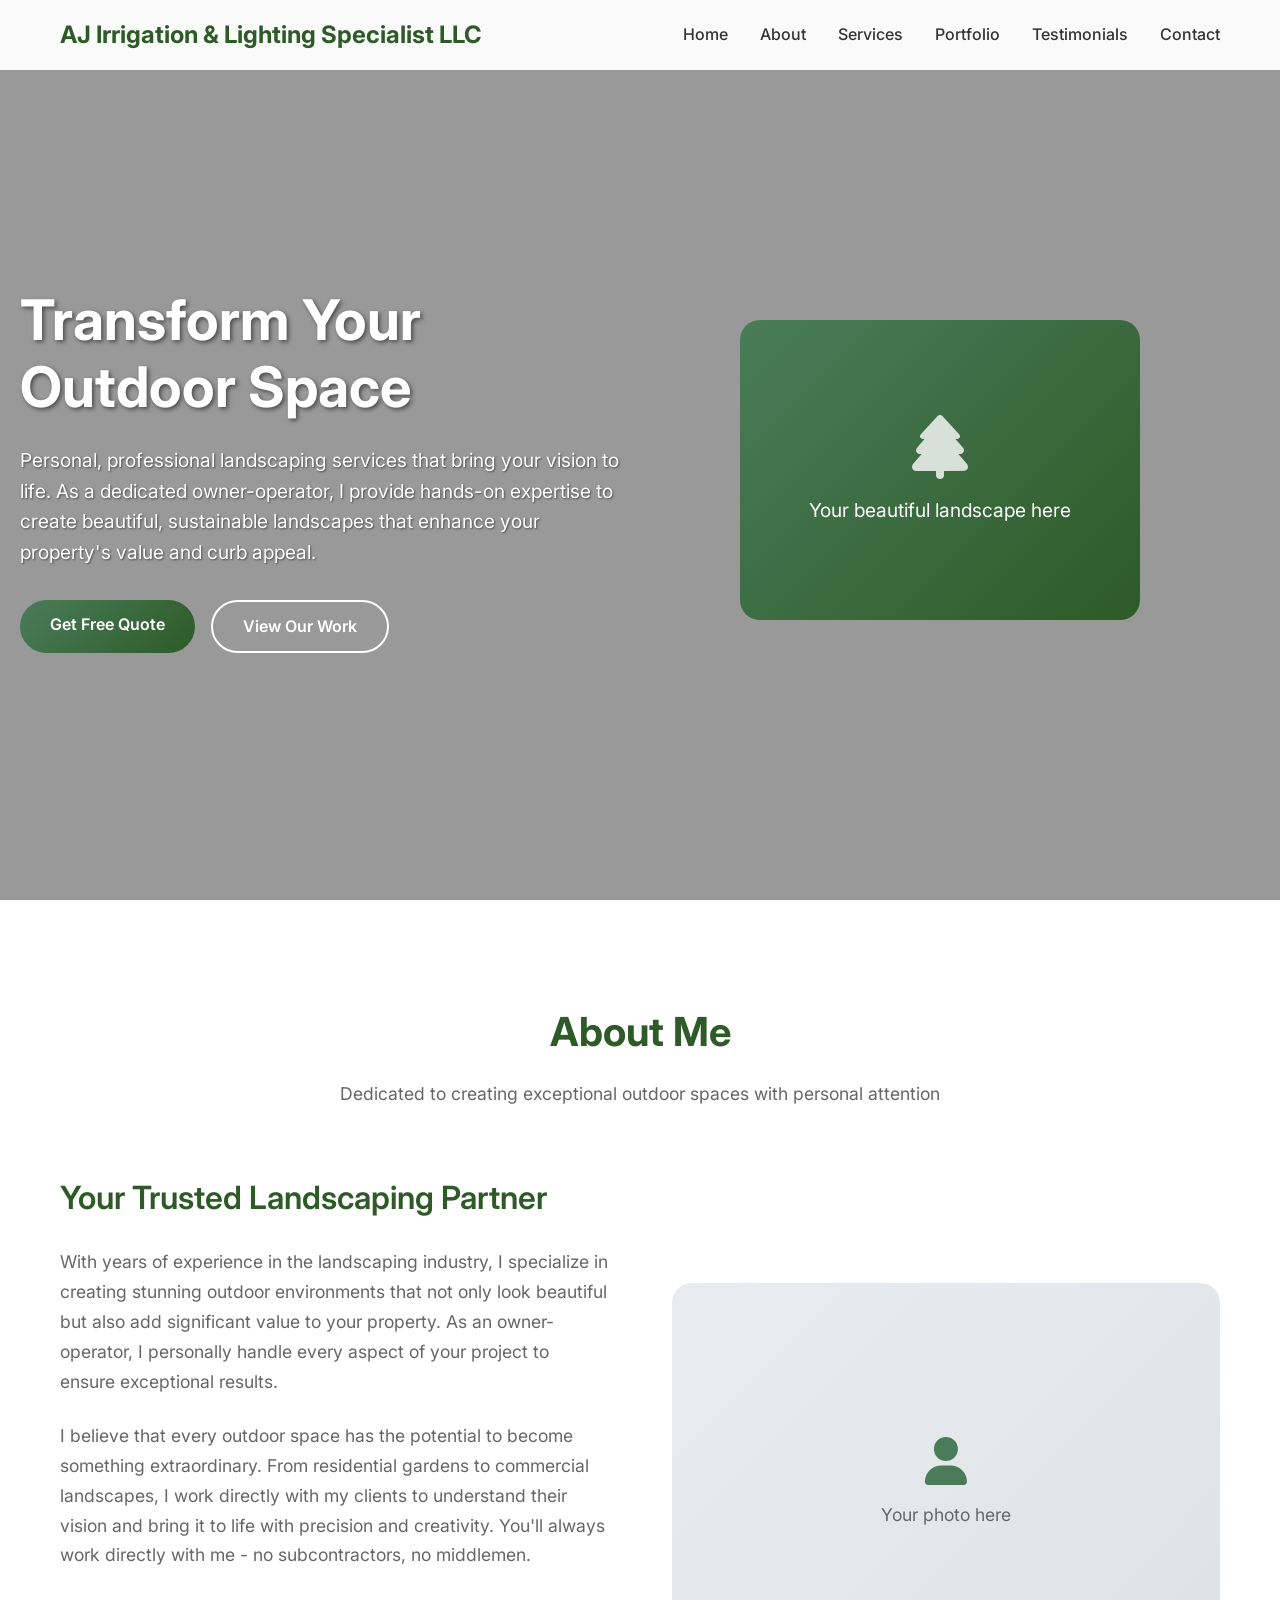
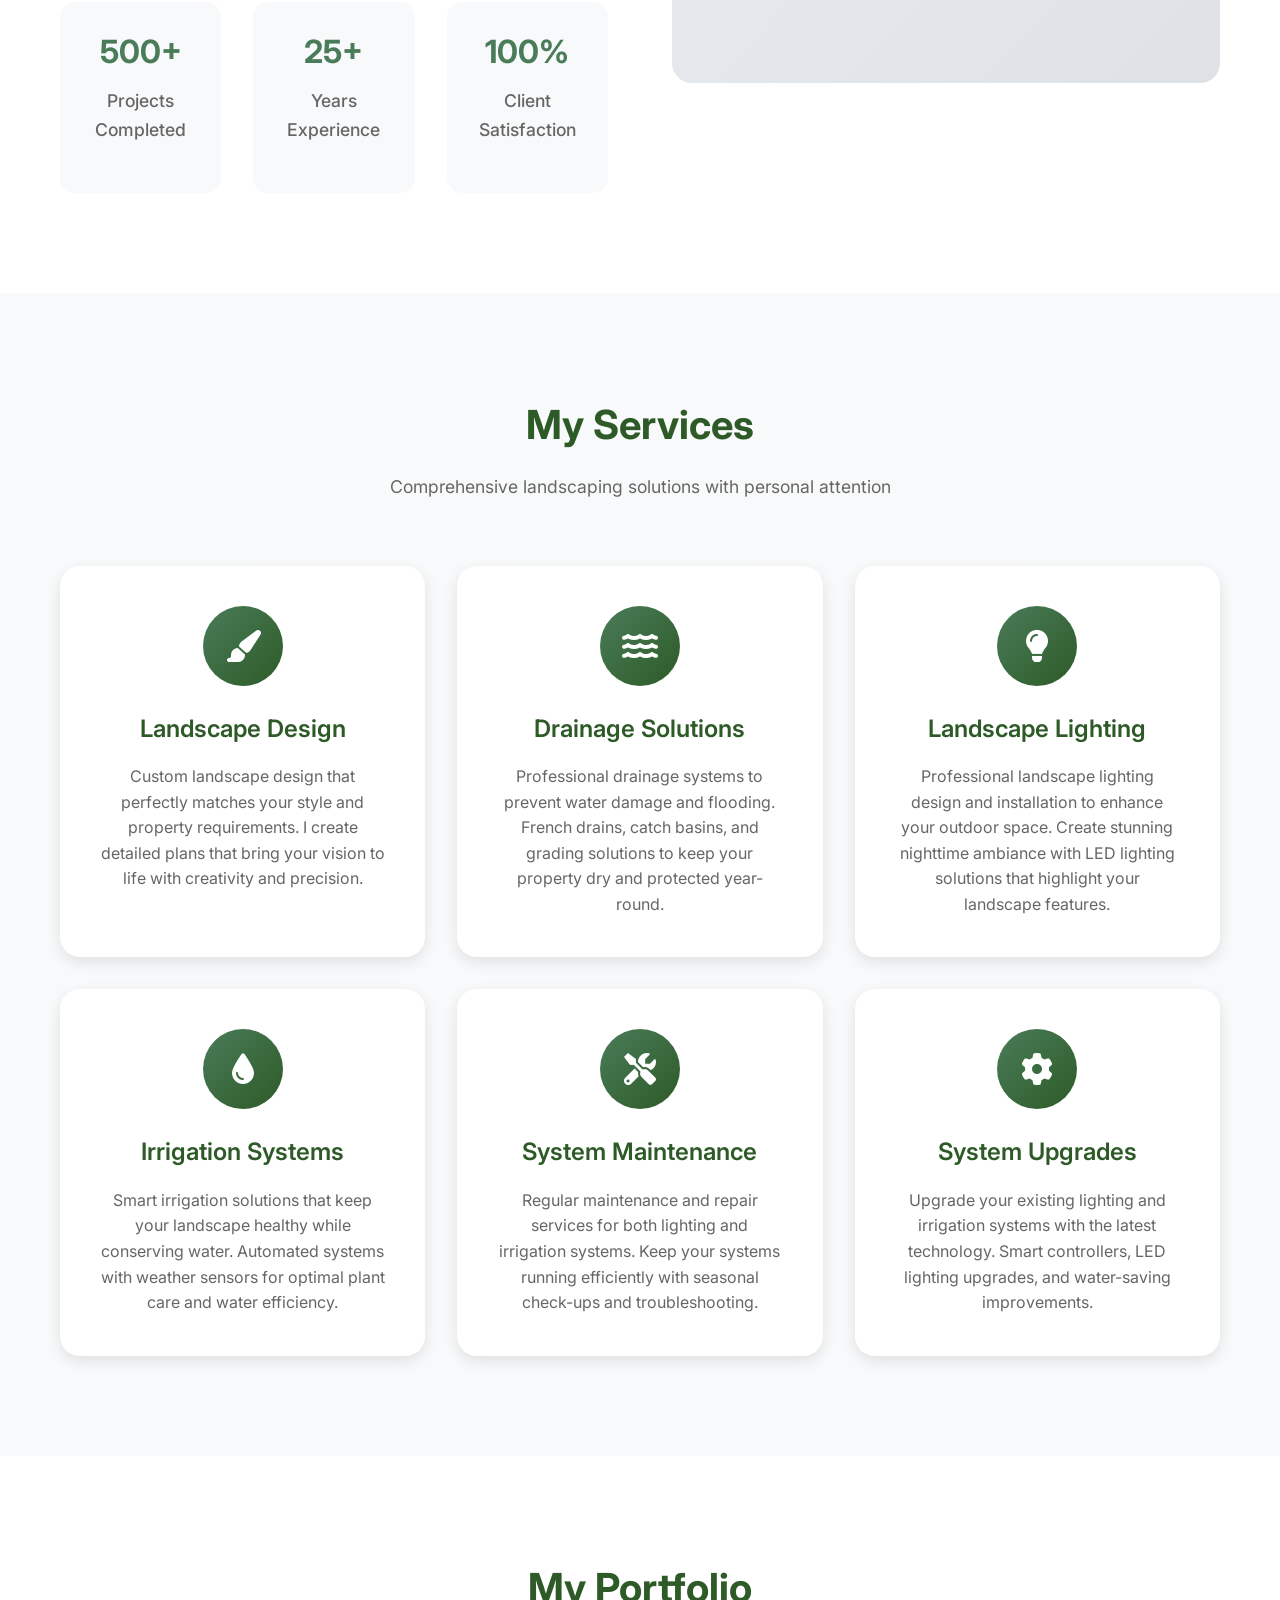
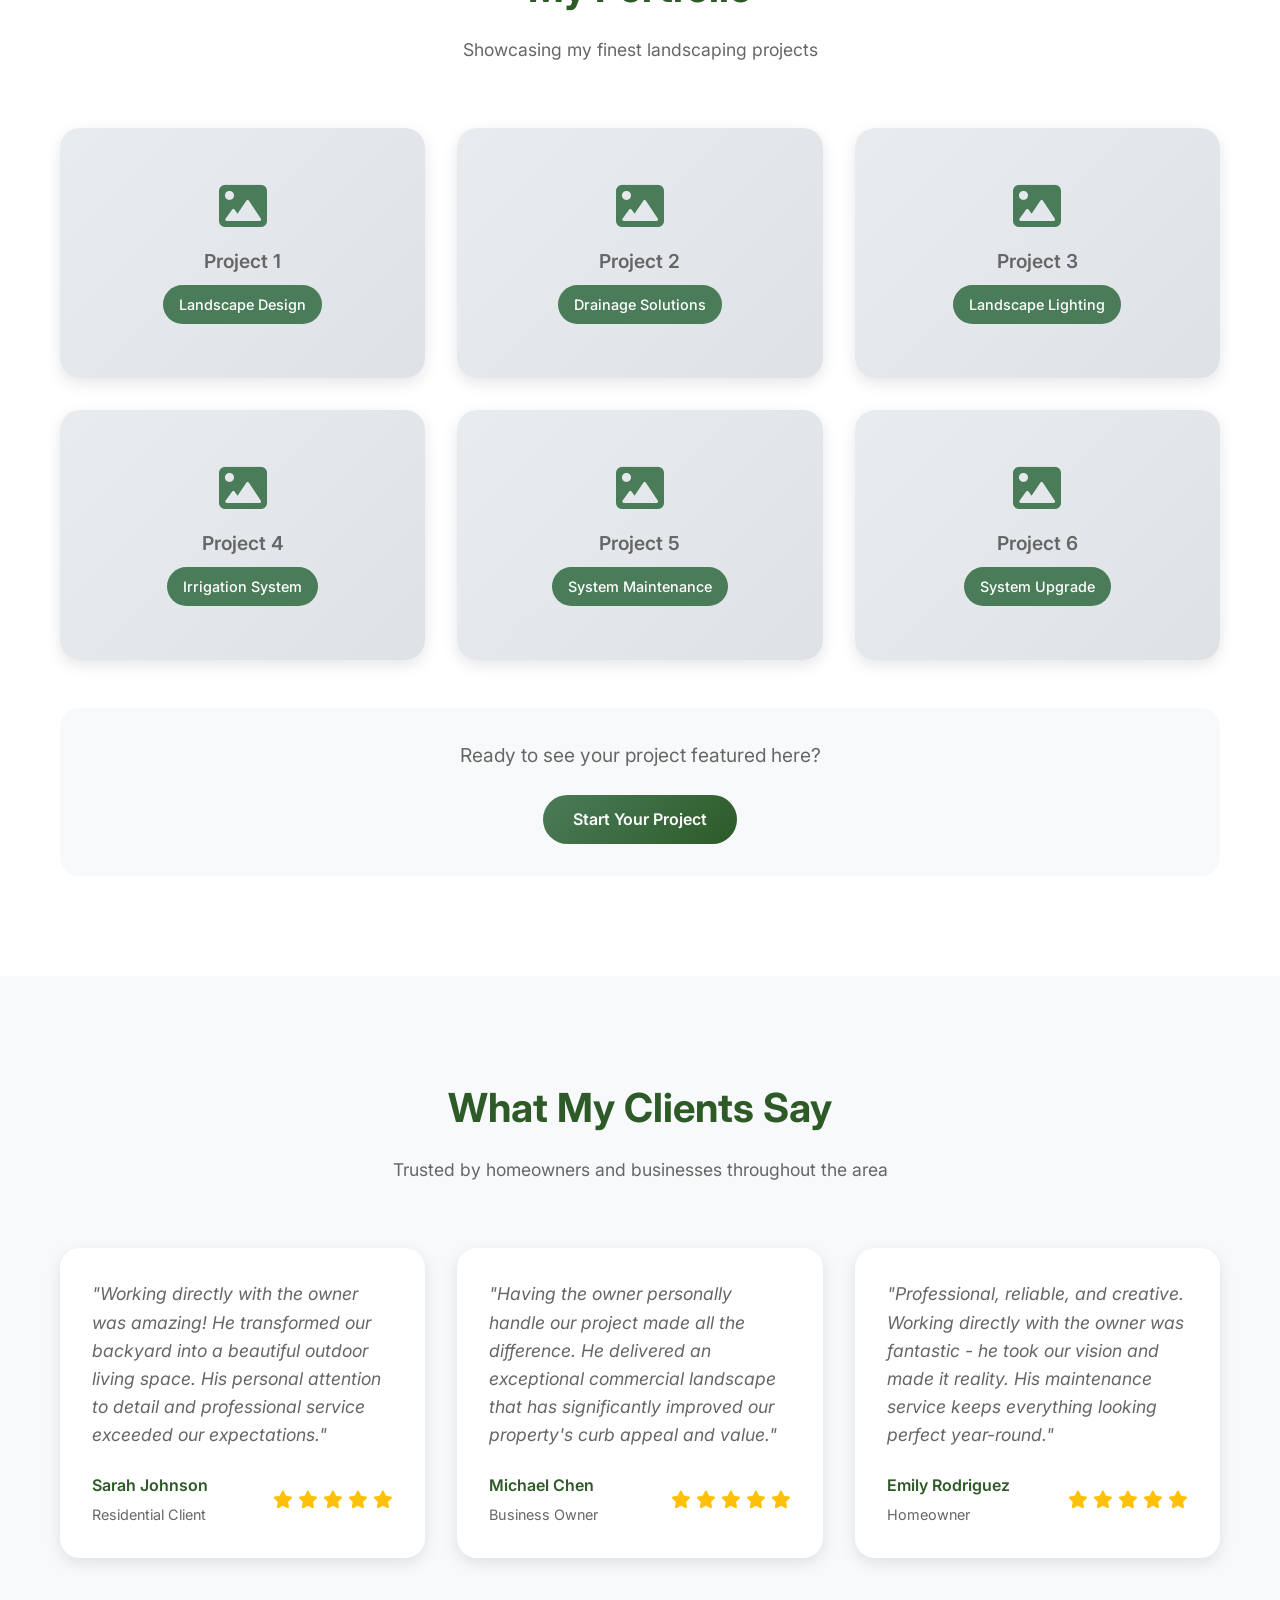
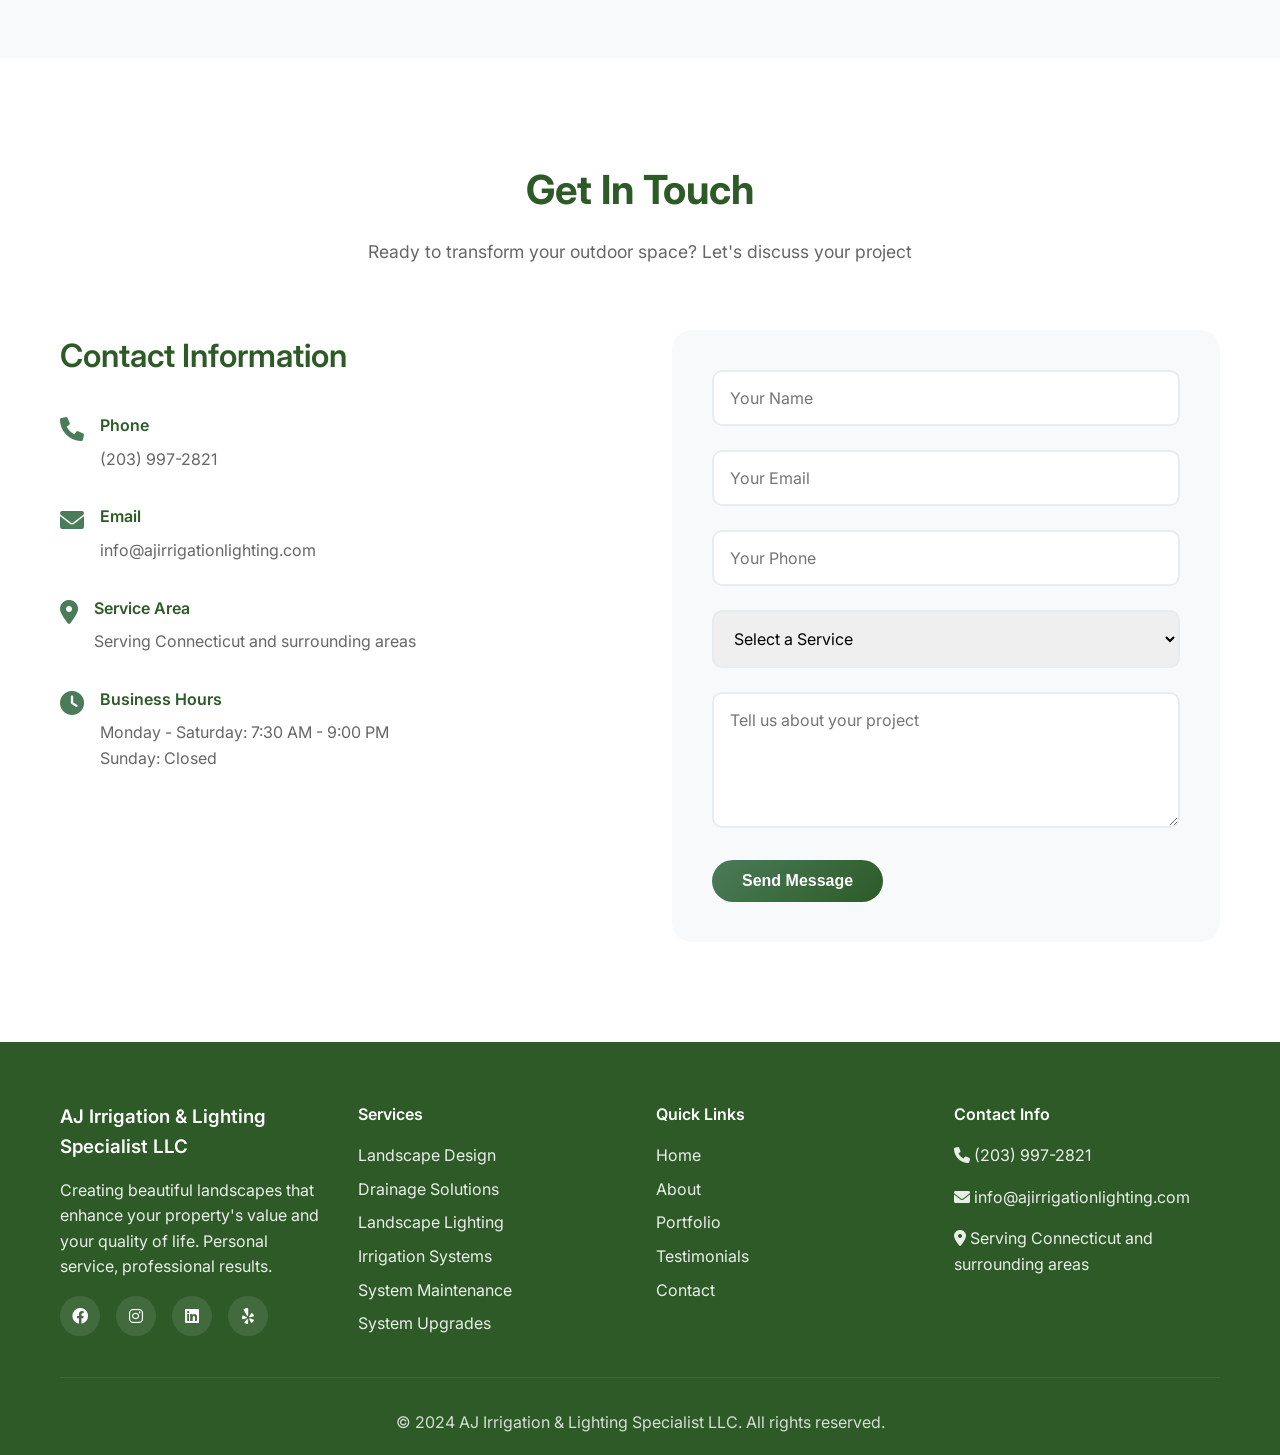
==== index.html @ 206871ab "Add files via upload" ====
<!DOCTYPE html>
<html lang="en">
<head>
    <meta charset="UTF-8">
    <meta name="viewport" content="width=device-width, initial-scale=1.0">
    <title>AJ Irrigation & Lighting Specialist LLC</title>
    <link rel="stylesheet" href="styles.css">
    <link href="https://fonts.googleapis.com/css2?family=Inter:wght@300;400;500;600;700&display=swap" rel="stylesheet">
    <link rel="stylesheet" href="https://cdnjs.cloudflare.com/ajax/libs/font-awesome/6.0.0/css/all.min.css">
</head>
<body>
    <!-- Navigation -->
    <nav class="navbar">
        <div class="nav-container">
            <div class="nav-logo">
                <h2>AJ Irrigation & Lighting Specialist LLC</h2>
            </div>
            <ul class="nav-menu">
                <li class="nav-item">
                    <a href="#home" class="nav-link">Home</a>
                </li>
                <li class="nav-item">
                    <a href="#about" class="nav-link">About</a>
                </li>
                <li class="nav-item">
                    <a href="#services" class="nav-link">Services</a>
                </li>
                <li class="nav-item">
                    <a href="#portfolio" class="nav-link">Portfolio</a>
                </li>
                <li class="nav-item">
                    <a href="#testimonials" class="nav-link">Testimonials</a>
                </li>
                <li class="nav-item">
                    <a href="#contact" class="nav-link">Contact</a>
                </li>
            </ul>
            <div class="hamburger">
                <span class="bar"></span>
                <span class="bar"></span>
                <span class="bar"></span>
            </div>
        </div>
    </nav>

    <!-- Hero Section -->
    <section id="home" class="hero">
        <div class="hero-content">
            <h1>Transform Your Outdoor Space</h1>
            <p>Personal, professional landscaping services that bring your vision to life. As a dedicated owner-operator, I provide hands-on expertise to create beautiful, sustainable landscapes that enhance your property's value and curb appeal.</p>
            <div class="hero-buttons">
                <a href="#contact" class="btn btn-primary">Get Free Quote</a>
                <a href="#portfolio" class="btn btn-secondary">View Our Work</a>
            </div>
        </div>
        <div class="hero-image">
            <div class="hero-placeholder">
                <i class="fas fa-tree"></i>
                <p>Your beautiful landscape here</p>
            </div>
        </div>
    </section>

    <!-- About Section -->
    <section id="about" class="about">
        <div class="container">
            <div class="section-header">
                <h2>About Me</h2>
                <p>Dedicated to creating exceptional outdoor spaces with personal attention</p>
            </div>
            <div class="about-content">
                <div class="about-text">
                    <h3>Your Trusted Landscaping Partner</h3>
                    <p>With years of experience in the landscaping industry, I specialize in creating stunning outdoor environments that not only look beautiful but also add significant value to your property. As an owner-operator, I personally handle every aspect of your project to ensure exceptional results.</p>
                    <p>I believe that every outdoor space has the potential to become something extraordinary. From residential gardens to commercial landscapes, I work directly with my clients to understand their vision and bring it to life with precision and creativity. You'll always work directly with me - no subcontractors, no middlemen.</p>
                    <div class="about-stats">
                        <div class="stat">
                            <h4>500+</h4>
                            <p>Projects Completed</p>
                        </div>
                        <div class="stat">
                            <h4>25+</h4>
                            <p>Years Experience</p>
                        </div>
                        <div class="stat">
                            <h4>100%</h4>
                            <p>Client Satisfaction</p>
                        </div>
                    </div>
                </div>
                <div class="about-image">
                    <div class="about-placeholder">
                        <i class="fas fa-user"></i>
                        <p>Your photo here</p>
                    </div>
                </div>
            </div>
        </div>
    </section>

    <!-- Services Section -->
    <section id="services" class="services">
        <div class="container">
            <div class="section-header">
                <h2>My Services</h2>
                <p>Comprehensive landscaping solutions with personal attention</p>
            </div>
            <div class="services-grid">
                <div class="service-card">
                    <div class="service-icon">
                        <i class="fas fa-paint-brush"></i>
                    </div>
                    <h3>Landscape Design</h3>
                    <p>Custom landscape design that perfectly matches your style and property requirements. I create detailed plans that bring your vision to life with creativity and precision.</p>
                </div>
                <div class="service-card">
                    <div class="service-icon">
                        <i class="fas fa-water"></i>
                    </div>
                    <h3>Drainage Solutions</h3>
                    <p>Professional drainage systems to prevent water damage and flooding. French drains, catch basins, and grading solutions to keep your property dry and protected year-round.</p>
                </div>
                <div class="service-card">
                    <div class="service-icon">
                        <i class="fas fa-lightbulb"></i>
                    </div>
                    <h3>Landscape Lighting</h3>
                    <p>Professional landscape lighting design and installation to enhance your outdoor space. Create stunning nighttime ambiance with LED lighting solutions that highlight your landscape features.</p>
                </div>
                <div class="service-card">
                    <div class="service-icon">
                        <i class="fas fa-tint"></i>
                    </div>
                    <h3>Irrigation Systems</h3>
                    <p>Smart irrigation solutions that keep your landscape healthy while conserving water. Automated systems with weather sensors for optimal plant care and water efficiency.</p>
                </div>
                <div class="service-card">
                    <div class="service-icon">
                        <i class="fas fa-tools"></i>
                    </div>
                    <h3>System Maintenance</h3>
                    <p>Regular maintenance and repair services for both lighting and irrigation systems. Keep your systems running efficiently with seasonal check-ups and troubleshooting.</p>
                </div>
                <div class="service-card">
                    <div class="service-icon">
                        <i class="fas fa-cog"></i>
                    </div>
                    <h3>System Upgrades</h3>
                    <p>Upgrade your existing lighting and irrigation systems with the latest technology. Smart controllers, LED lighting upgrades, and water-saving improvements.</p>
                </div>
            </div>
        </div>
    </section>

    <!-- Portfolio Section -->
    <section id="portfolio" class="portfolio">
        <div class="container">
            <div class="section-header">
                <h2>My Portfolio</h2>
                <p>Showcasing my finest landscaping projects</p>
            </div>
            <div class="portfolio-grid">
                <div class="portfolio-item">
                    <div class="portfolio-placeholder">
                        <i class="fas fa-image"></i>
                        <p>Project 1</p>
                        <span class="portfolio-category">Landscape Design</span>
                    </div>
                </div>
                <div class="portfolio-item">
                    <div class="portfolio-placeholder">
                        <i class="fas fa-image"></i>
                        <p>Project 2</p>
                                                 <span class="portfolio-category">Drainage Solutions</span>
                    </div>
                </div>
                <div class="portfolio-item">
                    <div class="portfolio-placeholder">
                        <i class="fas fa-image"></i>
                        <p>Project 3</p>
                        <span class="portfolio-category">Landscape Lighting</span>
                    </div>
                </div>
                <div class="portfolio-item">
                    <div class="portfolio-placeholder">
                        <i class="fas fa-image"></i>
                        <p>Project 4</p>
                        <span class="portfolio-category">Irrigation System</span>
                    </div>
                </div>
                <div class="portfolio-item">
                    <div class="portfolio-placeholder">
                        <i class="fas fa-image"></i>
                        <p>Project 5</p>
                        <span class="portfolio-category">System Maintenance</span>
                    </div>
                </div>
                <div class="portfolio-item">
                    <div class="portfolio-placeholder">
                        <i class="fas fa-image"></i>
                        <p>Project 6</p>
                        <span class="portfolio-category">System Upgrade</span>
                    </div>
                </div>
            </div>
            <div class="portfolio-cta">
                <p>Ready to see your project featured here?</p>
                <a href="#contact" class="btn btn-primary">Start Your Project</a>
            </div>
        </div>
    </section>

    <!-- Testimonials Section -->
    <section id="testimonials" class="testimonials">
        <div class="container">
            <div class="section-header">
                <h2>What My Clients Say</h2>
                <p>Trusted by homeowners and businesses throughout the area</p>
            </div>
            <div class="testimonials-grid">
                <div class="testimonial-card">
                    <div class="testimonial-content">
                        <p>"Working directly with the owner was amazing! He transformed our backyard into a beautiful outdoor living space. His personal attention to detail and professional service exceeded our expectations."</p>
                    </div>
                    <div class="testimonial-author">
                        <div class="author-info">
                            <h4>Sarah Johnson</h4>
                            <p>Residential Client</p>
                        </div>
                        <div class="stars">
                            <i class="fas fa-star"></i>
                            <i class="fas fa-star"></i>
                            <i class="fas fa-star"></i>
                            <i class="fas fa-star"></i>
                            <i class="fas fa-star"></i>
                        </div>
                    </div>
                </div>
                <div class="testimonial-card">
                    <div class="testimonial-content">
                        <p>"Having the owner personally handle our project made all the difference. He delivered an exceptional commercial landscape that has significantly improved our property's curb appeal and value."</p>
                    </div>
                    <div class="testimonial-author">
                        <div class="author-info">
                            <h4>Michael Chen</h4>
                            <p>Business Owner</p>
                        </div>
                        <div class="stars">
                            <i class="fas fa-star"></i>
                            <i class="fas fa-star"></i>
                            <i class="fas fa-star"></i>
                            <i class="fas fa-star"></i>
                            <i class="fas fa-star"></i>
                        </div>
                    </div>
                </div>
                <div class="testimonial-card">
                    <div class="testimonial-content">
                        <p>"Professional, reliable, and creative. Working directly with the owner was fantastic - he took our vision and made it reality. His maintenance service keeps everything looking perfect year-round."</p>
                    </div>
                    <div class="testimonial-author">
                        <div class="author-info">
                            <h4>Emily Rodriguez</h4>
                            <p>Homeowner</p>
                        </div>
                        <div class="stars">
                            <i class="fas fa-star"></i>
                            <i class="fas fa-star"></i>
                            <i class="fas fa-star"></i>
                            <i class="fas fa-star"></i>
                            <i class="fas fa-star"></i>
                        </div>
                    </div>
                </div>
            </div>
        </div>
    </section>

    <!-- Contact Section -->
    <section id="contact" class="contact">
        <div class="container">
            <div class="section-header">
                <h2>Get In Touch</h2>
                <p>Ready to transform your outdoor space? Let's discuss your project</p>
            </div>
            <div class="contact-content">
                <div class="contact-info">
                    <h3>Contact Information</h3>
                    <div class="contact-item">
                        <i class="fas fa-phone"></i>
                        <div>
                            <h4>Phone</h4>
                            <p>(203) 997-2821</p>
                        </div>
                    </div>
                    <div class="contact-item">
                        <i class="fas fa-envelope"></i>
                        <div>
                            <h4>Email</h4>
                            <p>info@ajirrigationlighting.com</p>
                        </div>
                    </div>
                    <div class="contact-item">
                        <i class="fas fa-map-marker-alt"></i>
                        <div>
                            <h4>Service Area</h4>
                            <p>Serving Connecticut and surrounding areas</p>
                        </div>
                    </div>
                    <div class="contact-item">
                        <i class="fas fa-clock"></i>
                        <div>
                            <h4>Business Hours</h4>
                            <p>Monday - Saturday: 7:30 AM - 9:00 PM<br>Sunday: Closed</p>
                        </div>
                    </div>
                </div>
                <div class="contact-form">
                    <form id="contactForm">
                        <div class="form-group">
                            <input type="text" id="name" name="name" placeholder="Your Name" required>
                        </div>
                        <div class="form-group">
                            <input type="email" id="email" name="email" placeholder="Your Email" required>
                        </div>
                        <div class="form-group">
                            <input type="tel" id="phone" name="phone" placeholder="Your Phone">
                        </div>
                        <div class="form-group">
                            <select id="service" name="service" required>
                                <option value="">Select a Service</option>
                                <option value="landscape-design">Landscape Design</option>
                                                                 <option value="drainage-solutions">Drainage Solutions</option>
                                <option value="landscape-lighting">Landscape Lighting</option>
                                <option value="irrigation-systems">Irrigation Systems</option>
                                <option value="system-maintenance">System Maintenance</option>
                                <option value="system-upgrades">System Upgrades</option>
                                <option value="other">Other</option>
                            </select>
                        </div>
                        <div class="form-group">
                            <textarea id="message" name="message" placeholder="Tell us about your project" rows="5" required></textarea>
                        </div>
                        <button type="submit" class="btn btn-primary">Send Message</button>
                    </form>
                </div>
            </div>
        </div>
    </section>

    <!-- Footer -->
    <footer class="footer">
        <div class="container">
            <div class="footer-content">
                <div class="footer-section">
                    <h3>AJ Irrigation & Lighting Specialist LLC</h3>
                    <p>Creating beautiful landscapes that enhance your property's value and your quality of life. Personal service, professional results.</p>
                    <div class="social-links">
                        <a href="#"><i class="fab fa-facebook"></i></a>
                        <a href="#"><i class="fab fa-instagram"></i></a>
                        <a href="#"><i class="fab fa-linkedin"></i></a>
                        <a href="#"><i class="fab fa-yelp"></i></a>
                    </div>
                </div>
                <div class="footer-section">
                    <h4>Services</h4>
                    <ul>
                        <li><a href="#services">Landscape Design</a></li>
                                                 <li><a href="#services">Drainage Solutions</a></li>
                        <li><a href="#services">Landscape Lighting</a></li>
                        <li><a href="#services">Irrigation Systems</a></li>
                        <li><a href="#services">System Maintenance</a></li>
                        <li><a href="#services">System Upgrades</a></li>
                    </ul>
                </div>
                <div class="footer-section">
                    <h4>Quick Links</h4>
                    <ul>
                        <li><a href="#home">Home</a></li>
                        <li><a href="#about">About</a></li>
                        <li><a href="#portfolio">Portfolio</a></li>
                        <li><a href="#testimonials">Testimonials</a></li>
                        <li><a href="#contact">Contact</a></li>
                    </ul>
                </div>
                <div class="footer-section">
                    <h4>Contact Info</h4>
                    <p><i class="fas fa-phone"></i> (203) 997-2821</p>
                    <p><i class="fas fa-envelope"></i> info@ajirrigationlighting.com</p>
                    <p><i class="fas fa-map-marker-alt"></i> Serving Connecticut and surrounding areas</p>
                </div>
            </div>
            <div class="footer-bottom">
                <p>&copy; 2024 AJ Irrigation & Lighting Specialist LLC. All rights reserved.</p>
            </div>
        </div>
    </footer>

    <script src="script.js"></script>
</body>
</html>
---- styles.css ----
/* Reset and Base Styles */
* {
    margin: 0;
    padding: 0;
    box-sizing: border-box;
}

body {
    font-family: 'Inter', sans-serif;
    line-height: 1.6;
    color: #333;
    overflow-x: hidden;
}

.container {
    max-width: 1200px;
    margin: 0 auto;
    padding: 0 20px;
}

/* Navigation */
.navbar {
    position: fixed;
    top: 0;
    width: 100%;
    background: rgba(255, 255, 255, 0.95);
    backdrop-filter: blur(10px);
    z-index: 1000;
    padding: 1rem 0;
    transition: all 0.3s ease;
}

.nav-container {
    max-width: 1200px;
    margin: 0 auto;
    padding: 0 20px;
    display: flex;
    justify-content: space-between;
    align-items: center;
}

.nav-logo h2 {
    color: #2d5a27;
    font-weight: 700;
    font-size: 1.5rem;
}

.nav-menu {
    display: flex;
    list-style: none;
    gap: 2rem;
}

.nav-link {
    text-decoration: none;
    color: #333;
    font-weight: 500;
    transition: color 0.3s ease;
    position: relative;
}

.nav-link:hover {
    color: #4a7c59;
}

.nav-link::after {
    content: '';
    position: absolute;
    width: 0;
    height: 2px;
    bottom: -5px;
    left: 0;
    background-color: #4a7c59;
    transition: width 0.3s ease;
}

.nav-link:hover::after {
    width: 100%;
}

.hamburger {
    display: none;
    flex-direction: column;
    cursor: pointer;
}

.bar {
    width: 25px;
    height: 3px;
    background-color: #333;
    margin: 3px 0;
    transition: 0.3s;
}

/* Hero Section */
.hero {
    min-height: 100vh;
    display: flex;
    align-items: center;
    background: linear-gradient(rgba(0, 0, 0, 0.4), rgba(0, 0, 0, 0.4)), 
                url('https://i1.wp.com/fruitgrowers.com/wp-content/uploads/2019/06/watering-crops.jpg?fit=930%2C558&ssl=1/images/slideshow-images/2.jpg');
    background-size: cover;
    background-position: center;
    background-repeat: no-repeat;
    position: relative;
    padding: 120px 20px 80px;
}

.hero-content {
    flex: 1;
    max-width: 600px;
}

.hero-content h1 {
    font-size: 3.5rem;
    font-weight: 700;
    color: #ffffff;
    margin-bottom: 1.5rem;
    line-height: 1.2;
    text-shadow: 2px 2px 4px rgba(0, 0, 0, 0.5);
}

.hero-content p {
    font-size: 1.2rem;
    color: #ffffff;
    margin-bottom: 2rem;
    line-height: 1.6;
    text-shadow: 1px 1px 2px rgba(0, 0, 0, 0.5);
}

.hero-buttons {
    display: flex;
    gap: 1rem;
    flex-wrap: wrap;
}

.btn {
    display: inline-block;
    padding: 12px 30px;
    text-decoration: none;
    border-radius: 50px;
    font-weight: 600;
    transition: all 0.3s ease;
    border: none;
    cursor: pointer;
    font-size: 1rem;
}

.btn-primary {
    background: linear-gradient(135deg, #4a7c59 0%, #2d5a27 100%);
    color: white;
}

.btn-primary:hover {
    transform: translateY(-2px);
    box-shadow: 0 10px 25px rgba(74, 124, 89, 0.3);
}

.btn-secondary {
    background: transparent;
    color: #ffffff;
    border: 2px solid #ffffff;
}

.btn-secondary:hover {
    background: #ffffff;
    color: #2d5a27;
    transform: translateY(-2px);
}

.hero-image {
    flex: 1;
    display: flex;
    justify-content: center;
    align-items: center;
}

.hero-placeholder {
    width: 400px;
    height: 300px;
    background: linear-gradient(135deg, #4a7c59 0%, #2d5a27 100%);
    border-radius: 20px;
    display: flex;
    flex-direction: column;
    justify-content: center;
    align-items: center;
    color: white;
    font-size: 1.2rem;
    text-align: center;
}

.hero-placeholder i {
    font-size: 4rem;
    margin-bottom: 1rem;
    opacity: 0.8;
}

/* Section Headers */
.section-header {
    text-align: center;
    margin-bottom: 4rem;
}

.section-header h2 {
    font-size: 2.5rem;
    color: #2d5a27;
    margin-bottom: 1rem;
    font-weight: 700;
}

.section-header p {
    font-size: 1.1rem;
    color: #666;
    max-width: 600px;
    margin: 0 auto;
}

/* About Section */
.about {
    padding: 100px 0;
    background: linear-gradient(rgba(255, 255, 255, 0.95), rgba(255, 255, 255, 0.95)), 
                url('https://interstate-sprinklerlight.com/images/slideshow-images/2.jpg');
    background-size: 100% auto;
    background-position: center;
    background-repeat: no-repeat;
}

.about-content {
    display: grid;
    grid-template-columns: 1fr 1fr;
    gap: 4rem;
    align-items: center;
}

.about-text h3 {
    font-size: 2rem;
    color: #2d5a27;
    margin-bottom: 1.5rem;
    font-weight: 600;
}

.about-text p {
    font-size: 1.1rem;
    color: #666;
    margin-bottom: 1.5rem;
    line-height: 1.7;
}

.about-stats {
    display: grid;
    grid-template-columns: repeat(3, 1fr);
    gap: 2rem;
    margin-top: 2rem;
}

.stat {
    text-align: center;
    padding: 1.5rem;
    background: #f8f9fa;
    border-radius: 15px;
    transition: transform 0.3s ease;
}

.stat:hover {
    transform: translateY(-5px);
}

.stat h4 {
    font-size: 2rem;
    color: #4a7c59;
    font-weight: 700;
    margin-bottom: 0.5rem;
}

.stat p {
    color: #666;
    font-weight: 500;
}

.about-placeholder {
    width: 100%;
    height: 400px;
    background: linear-gradient(135deg, #e9ecef 0%, #dee2e6 100%);
    border-radius: 20px;
    display: flex;
    flex-direction: column;
    justify-content: center;
    align-items: center;
    color: #666;
    font-size: 1.1rem;
}

.about-placeholder i {
    font-size: 3rem;
    margin-bottom: 1rem;
    color: #4a7c59;
}

/* Services Section */
.services {
    padding: 100px 0;
    background: linear-gradient(rgba(248, 249, 250, 0.95), rgba(248, 249, 250, 0.95)), 
                url('https://interstate-sprinklerlight.com/images/slideshow-images/2.jpg');
    background-size: 100% auto;
    background-position: center;
    background-repeat: no-repeat;
}

.services-grid {
    display: grid;
    grid-template-columns: repeat(auto-fit, minmax(350px, 1fr));
    gap: 2rem;
}

.service-card {
    background: white;
    padding: 2.5rem;
    border-radius: 20px;
    text-align: center;
    transition: all 0.3s ease;
    box-shadow: 0 5px 15px rgba(0, 0, 0, 0.1);
}

.service-card:hover {
    transform: translateY(-10px);
    box-shadow: 0 20px 40px rgba(0, 0, 0, 0.15);
}

.service-icon {
    width: 80px;
    height: 80px;
    background: linear-gradient(135deg, #4a7c59 0%, #2d5a27 100%);
    border-radius: 50%;
    display: flex;
    align-items: center;
    justify-content: center;
    margin: 0 auto 1.5rem;
}

.service-icon i {
    font-size: 2rem;
    color: white;
}

.service-card h3 {
    font-size: 1.5rem;
    color: #2d5a27;
    margin-bottom: 1rem;
    font-weight: 600;
}

.service-card p {
    color: #666;
    line-height: 1.6;
}

/* Portfolio Section */
.portfolio {
    padding: 100px 0;
    background: white;
}

.portfolio-grid {
    display: grid;
    grid-template-columns: repeat(auto-fit, minmax(350px, 1fr));
    gap: 2rem;
    margin-bottom: 3rem;
}

.portfolio-item {
    border-radius: 20px;
    overflow: hidden;
    transition: transform 0.3s ease;
    box-shadow: 0 5px 15px rgba(0, 0, 0, 0.1);
}

.portfolio-item:hover {
    transform: translateY(-5px);
}

.portfolio-placeholder {
    width: 100%;
    height: 250px;
    background: linear-gradient(135deg, #e9ecef 0%, #dee2e6 100%);
    display: flex;
    flex-direction: column;
    justify-content: center;
    align-items: center;
    color: #666;
    position: relative;
}

.portfolio-placeholder i {
    font-size: 3rem;
    margin-bottom: 1rem;
    color: #4a7c59;
}

.portfolio-placeholder p {
    font-size: 1.2rem;
    font-weight: 600;
    margin-bottom: 0.5rem;
}

.portfolio-category {
    background: #4a7c59;
    color: white;
    padding: 0.5rem 1rem;
    border-radius: 20px;
    font-size: 0.9rem;
    font-weight: 500;
}

.portfolio-cta {
    text-align: center;
    padding: 2rem;
    background: #f8f9fa;
    border-radius: 20px;
}

.portfolio-cta p {
    font-size: 1.2rem;
    color: #666;
    margin-bottom: 1.5rem;
}

/* Testimonials Section */
.testimonials {
    padding: 100px 0;
    background: #f8f9fa;
}

.testimonials-grid {
    display: grid;
    grid-template-columns: repeat(auto-fit, minmax(350px, 1fr));
    gap: 2rem;
}

.testimonial-card {
    background: white;
    padding: 2rem;
    border-radius: 20px;
    box-shadow: 0 5px 15px rgba(0, 0, 0, 0.1);
    transition: transform 0.3s ease;
}

.testimonial-card:hover {
    transform: translateY(-5px);
}

.testimonial-content p {
    font-size: 1.1rem;
    color: #666;
    line-height: 1.6;
    margin-bottom: 1.5rem;
    font-style: italic;
}

.testimonial-author {
    display: flex;
    justify-content: space-between;
    align-items: center;
}

.author-info h4 {
    color: #2d5a27;
    font-weight: 600;
    margin-bottom: 0.25rem;
}

.author-info p {
    color: #666;
    font-size: 0.9rem;
    margin: 0;
}

.stars {
    color: #ffc107;
    font-size: 1.1rem;
}

/* Contact Section */
.contact {
    padding: 100px 0;
    background: white;
}

.contact-content {
    display: grid;
    grid-template-columns: 1fr 1fr;
    gap: 4rem;
}

.contact-info h3 {
    font-size: 2rem;
    color: #2d5a27;
    margin-bottom: 2rem;
    font-weight: 600;
}

.contact-item {
    display: flex;
    align-items: flex-start;
    margin-bottom: 2rem;
    gap: 1rem;
}

.contact-item i {
    font-size: 1.5rem;
    color: #4a7c59;
    margin-top: 0.25rem;
}

.contact-item h4 {
    color: #2d5a27;
    font-weight: 600;
    margin-bottom: 0.5rem;
}

.contact-item p {
    color: #666;
    line-height: 1.6;
}

.contact-form {
    background: #f8f9fa;
    padding: 2.5rem;
    border-radius: 20px;
}

.form-group {
    margin-bottom: 1.5rem;
}

.form-group input,
.form-group select,
.form-group textarea {
    width: 100%;
    padding: 1rem;
    border: 2px solid #e9ecef;
    border-radius: 10px;
    font-size: 1rem;
    transition: border-color 0.3s ease;
    font-family: inherit;
}

.form-group input:focus,
.form-group select:focus,
.form-group textarea:focus {
    outline: none;
    border-color: #4a7c59;
}

.form-group textarea {
    resize: vertical;
    min-height: 120px;
}

/* Footer */
.footer {
    background: #2d5a27;
    color: white;
    padding: 60px 0 20px;
}

.footer-content {
    display: grid;
    grid-template-columns: repeat(auto-fit, minmax(250px, 1fr));
    gap: 2rem;
    margin-bottom: 2rem;
}

.footer-section h3,
.footer-section h4 {
    margin-bottom: 1rem;
    font-weight: 600;
}

.footer-section p {
    line-height: 1.6;
    margin-bottom: 1rem;
    opacity: 0.9;
}

.footer-section ul {
    list-style: none;
}

.footer-section ul li {
    margin-bottom: 0.5rem;
}

.footer-section ul li a {
    color: white;
    text-decoration: none;
    opacity: 0.9;
    transition: opacity 0.3s ease;
}

.footer-section ul li a:hover {
    opacity: 1;
}

.social-links {
    display: flex;
    gap: 1rem;
    margin-top: 1rem;
}

.social-links a {
    width: 40px;
    height: 40px;
    background: rgba(255, 255, 255, 0.1);
    border-radius: 50%;
    display: flex;
    align-items: center;
    justify-content: center;
    color: white;
    text-decoration: none;
    transition: background 0.3s ease;
}

.social-links a:hover {
    background: rgba(255, 255, 255, 0.2);
}

.footer-bottom {
    text-align: center;
    padding-top: 2rem;
    border-top: 1px solid rgba(255, 255, 255, 0.1);
    opacity: 0.8;
}

/* Responsive Design */
@media (max-width: 768px) {
    .hamburger {
        display: flex;
    }

    .nav-menu {
        position: fixed;
        left: -100%;
        top: 70px;
        flex-direction: column;
        background-color: white;
        width: 100%;
        text-align: center;
        transition: 0.3s;
        box-shadow: 0 10px 27px rgba(0, 0, 0, 0.05);
        padding: 2rem 0;
    }

    .nav-menu.active {
        left: 0;
    }

    .hero {
        flex-direction: column;
        text-align: center;
        padding: 100px 20px 60px;
    }

    .hero-content h1 {
        font-size: 2.5rem;
    }

    .hero-buttons {
        justify-content: center;
    }

    .about-content {
        grid-template-columns: 1fr;
        gap: 2rem;
    }

    .about-stats {
        grid-template-columns: 1fr;
    }

    .services-grid {
        grid-template-columns: 1fr;
    }

    .portfolio-grid {
        grid-template-columns: 1fr;
    }

    .testimonials-grid {
        grid-template-columns: 1fr;
    }

    .contact-content {
        grid-template-columns: 1fr;
        gap: 2rem;
    }

    .footer-content {
        grid-template-columns: 1fr;
        text-align: center;
    }

    .section-header h2 {
        font-size: 2rem;
    }
}

@media (max-width: 480px) {
    .hero-content h1 {
        font-size: 2rem;
    }

    .hero-content p {
        font-size: 1rem;
    }

    .btn {
        padding: 10px 20px;
        font-size: 0.9rem;
    }

    .service-card,
    .testimonial-card {
        padding: 1.5rem;
    }

    .contact-form {
        padding: 1.5rem;
    }
}

/* Smooth Scrolling */
html {
    scroll-behavior: smooth;
}

/* Animation Classes */
.fade-in {
    opacity: 0;
    transform: translateY(30px);
    transition: all 0.6s ease;
}

.fade-in.visible {
    opacity: 1;
    transform: translateY(0);
}

/* Loading Animation */
.loading {
    display: inline-block;
    width: 20px;
    height: 20px;
    border: 3px solid rgba(255, 255, 255, 0.3);
    border-radius: 50%;
    border-top-color: #fff;
    animation: spin 1s ease-in-out infinite;
}

@keyframes spin {
    to { transform: rotate(360deg); }
}
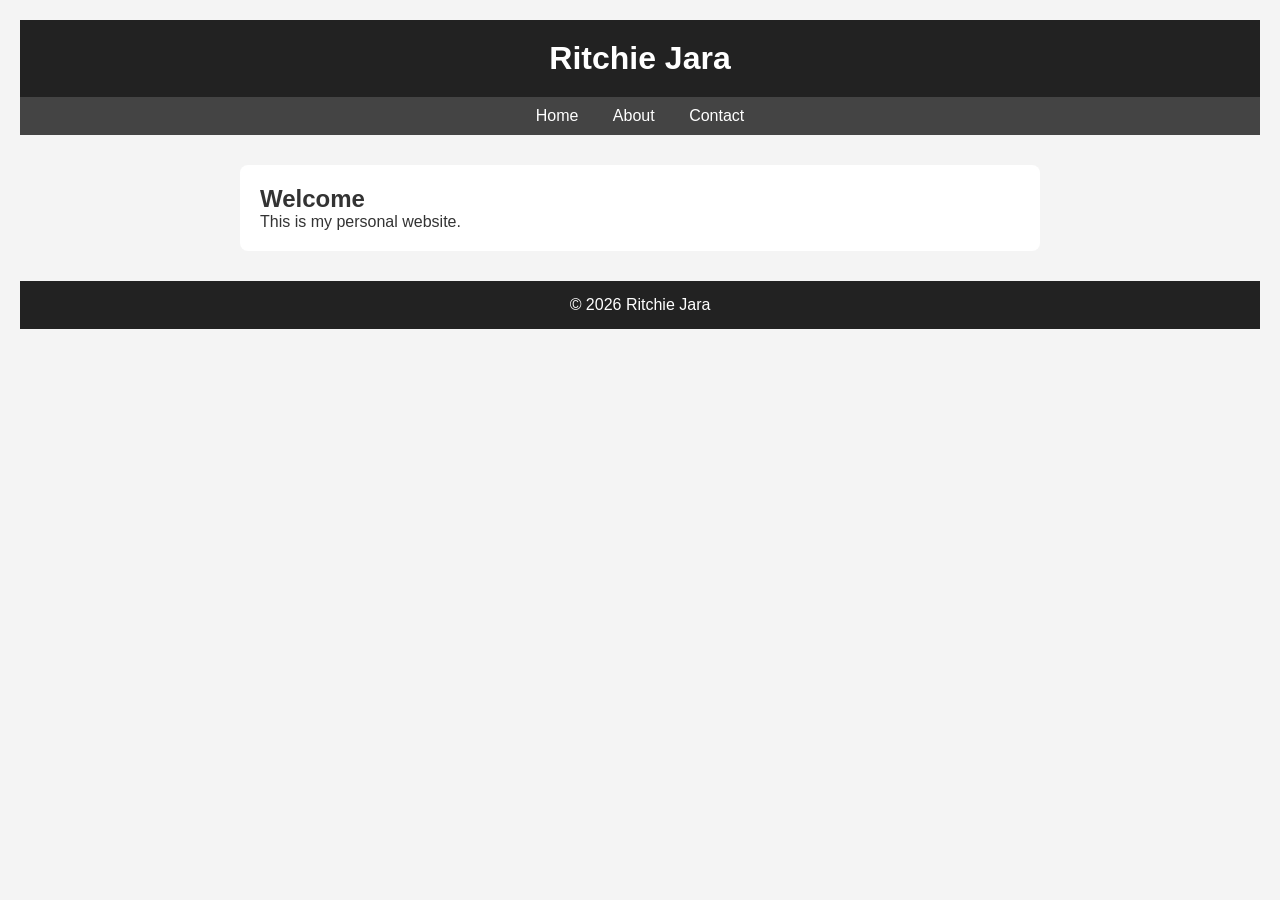
==== commit 6610ffe9: "Add files via upload" ====
--- a/index.html
+++ b/index.html
@@ -1,401 +1,30 @@
 <!DOCTYPE html>
-<html lang="en">
+<html>
 <head>
-    <meta charset="UTF-8">
-    <meta name="viewport" content="width=device-width, initial-scale=1.0">
-    <title>AJ Irrigation & Lighting Specialist LLC</title>
-    <link rel="stylesheet" href="styles.css">
-    <link href="https://fonts.googleapis.com/css2?family=Inter:wght@300;400;500;600;700&display=swap" rel="stylesheet">
-    <link rel="stylesheet" href="https://cdnjs.cloudflare.com/ajax/libs/font-awesome/6.0.0/css/all.min.css">
+    <title>My Personal Site</title>
+    <link rel="stylesheet" href="style.css">
 </head>
+
 <body>
-    <!-- Navigation -->
-    <nav class="navbar">
-        <div class="nav-container">
-            <div class="nav-logo">
-                <h2>AJ Irrigation & Lighting Specialist LLC</h2>
-            </div>
-            <ul class="nav-menu">
-                <li class="nav-item">
-                    <a href="#home" class="nav-link">Home</a>
-                </li>
-                <li class="nav-item">
-                    <a href="#about" class="nav-link">About</a>
-                </li>
-                <li class="nav-item">
-                    <a href="#services" class="nav-link">Services</a>
-                </li>
-                <li class="nav-item">
-                    <a href="#portfolio" class="nav-link">Portfolio</a>
-                </li>
-                <li class="nav-item">
-                    <a href="#testimonials" class="nav-link">Testimonials</a>
-                </li>
-                <li class="nav-item">
-                    <a href="#contact" class="nav-link">Contact</a>
-                </li>
-            </ul>
-            <div class="hamburger">
-                <span class="bar"></span>
-                <span class="bar"></span>
-                <span class="bar"></span>
-            </div>
-        </div>
-    </nav>
 
-    <!-- Hero Section -->
-    <section id="home" class="hero">
-        <div class="hero-content">
-            <h1>Transform Your Outdoor Space</h1>
-            <p>Personal, professional landscaping services that bring your vision to life. As a dedicated owner-operator, I provide hands-on expertise to create beautiful, sustainable landscapes that enhance your property's value and curb appeal.</p>
-            <div class="hero-buttons">
-                <a href="#contact" class="btn btn-primary">Get Free Quote</a>
-                <a href="#portfolio" class="btn btn-secondary">View Our Work</a>
-            </div>
-        </div>
-        <div class="hero-image">
-            <div class="hero-placeholder">
-                <i class="fas fa-tree"></i>
-                <p>Your beautiful landscape here</p>
-            </div>
-        </div>
-    </section>
+<header>
+    <h1>Ritchie Jara</h1>
+</header>
 
-    <!-- About Section -->
-    <section id="about" class="about">
-        <div class="container">
-            <div class="section-header">
-                <h2>About Me</h2>
-                <p>Dedicated to creating exceptional outdoor spaces with personal attention</p>
-            </div>
-            <div class="about-content">
-                <div class="about-text">
-                    <h3>Your Trusted Landscaping Partner</h3>
-                    <p>With years of experience in the landscaping industry, I specialize in creating stunning outdoor environments that not only look beautiful but also add significant value to your property. As an owner-operator, I personally handle every aspect of your project to ensure exceptional results.</p>
-                    <p>I believe that every outdoor space has the potential to become something extraordinary. From residential gardens to commercial landscapes, I work directly with my clients to understand their vision and bring it to life with precision and creativity. You'll always work directly with me - no subcontractors, no middlemen.</p>
-                    <div class="about-stats">
-                        <div class="stat">
-                            <h4>500+</h4>
-                            <p>Projects Completed</p>
-                        </div>
-                        <div class="stat">
-                            <h4>25+</h4>
-                            <p>Years Experience</p>
-                        </div>
-                        <div class="stat">
-                            <h4>100%</h4>
-                            <p>Client Satisfaction</p>
-                        </div>
-                    </div>
-                </div>
-                <div class="about-image">
-                    <div class="about-placeholder">
-                        <i class="fas fa-user"></i>
-                        <p>Your photo here</p>
-                    </div>
-                </div>
-            </div>
-        </div>
-    </section>
+<nav>
+    <a href="#">Home</a>
+    <a href="#">About</a>
+    <a href="#">Contact</a>
+</nav>
 
-    <!-- Services Section -->
-    <section id="services" class="services">
-        <div class="container">
-            <div class="section-header">
-                <h2>My Services</h2>
-                <p>Comprehensive landscaping solutions with personal attention</p>
-            </div>
-            <div class="services-grid">
-                <div class="service-card">
-                    <div class="service-icon">
-                        <i class="fas fa-paint-brush"></i>
-                    </div>
-                    <h3>Landscape Design</h3>
-                    <p>Custom landscape design that perfectly matches your style and property requirements. I create detailed plans that bring your vision to life with creativity and precision.</p>
-                </div>
-                <div class="service-card">
-                    <div class="service-icon">
-                        <i class="fas fa-water"></i>
-                    </div>
-                    <h3>Drainage Solutions</h3>
-                    <p>Professional drainage systems to prevent water damage and flooding. French drains, catch basins, and grading solutions to keep your property dry and protected year-round.</p>
-                </div>
-                <div class="service-card">
-                    <div class="service-icon">
-                        <i class="fas fa-lightbulb"></i>
-                    </div>
-                    <h3>Landscape Lighting</h3>
-                    <p>Professional landscape lighting design and installation to enhance your outdoor space. Create stunning nighttime ambiance with LED lighting solutions that highlight your landscape features.</p>
-                </div>
-                <div class="service-card">
-                    <div class="service-icon">
-                        <i class="fas fa-tint"></i>
-                    </div>
-                    <h3>Irrigation Systems</h3>
-                    <p>Smart irrigation solutions that keep your landscape healthy while conserving water. Automated systems with weather sensors for optimal plant care and water efficiency.</p>
-                </div>
-                <div class="service-card">
-                    <div class="service-icon">
-                        <i class="fas fa-tools"></i>
-                    </div>
-                    <h3>System Maintenance</h3>
-                    <p>Regular maintenance and repair services for both lighting and irrigation systems. Keep your systems running efficiently with seasonal check-ups and troubleshooting.</p>
-                </div>
-                <div class="service-card">
-                    <div class="service-icon">
-                        <i class="fas fa-cog"></i>
-                    </div>
-                    <h3>System Upgrades</h3>
-                    <p>Upgrade your existing lighting and irrigation systems with the latest technology. Smart controllers, LED lighting upgrades, and water-saving improvements.</p>
-                </div>
-            </div>
-        </div>
-    </section>
+<main>
+    <h2>Welcome</h2>
+    <p>This is my personal website.</p>
+</main>
 
-    <!-- Portfolio Section -->
-    <section id="portfolio" class="portfolio">
-        <div class="container">
-            <div class="section-header">
-                <h2>My Portfolio</h2>
-                <p>Showcasing my finest landscaping projects</p>
-            </div>
-            <div class="portfolio-grid">
-                <div class="portfolio-item">
-                    <div class="portfolio-placeholder">
-                        <i class="fas fa-image"></i>
-                        <p>Project 1</p>
-                        <span class="portfolio-category">Landscape Design</span>
-                    </div>
-                </div>
-                <div class="portfolio-item">
-                    <div class="portfolio-placeholder">
-                        <i class="fas fa-image"></i>
-                        <p>Project 2</p>
-                                                 <span class="portfolio-category">Drainage Solutions</span>
-                    </div>
-                </div>
-                <div class="portfolio-item">
-                    <div class="portfolio-placeholder">
-                        <i class="fas fa-image"></i>
-                        <p>Project 3</p>
-                        <span class="portfolio-category">Landscape Lighting</span>
-                    </div>
-                </div>
-                <div class="portfolio-item">
-                    <div class="portfolio-placeholder">
-                        <i class="fas fa-image"></i>
-                        <p>Project 4</p>
-                        <span class="portfolio-category">Irrigation System</span>
-                    </div>
-                </div>
-                <div class="portfolio-item">
-                    <div class="portfolio-placeholder">
-                        <i class="fas fa-image"></i>
-                        <p>Project 5</p>
-                        <span class="portfolio-category">System Maintenance</span>
-                    </div>
-                </div>
-                <div class="portfolio-item">
-                    <div class="portfolio-placeholder">
-                        <i class="fas fa-image"></i>
-                        <p>Project 6</p>
-                        <span class="portfolio-category">System Upgrade</span>
-                    </div>
-                </div>
-            </div>
-            <div class="portfolio-cta">
-                <p>Ready to see your project featured here?</p>
-                <a href="#contact" class="btn btn-primary">Start Your Project</a>
-            </div>
-        </div>
-    </section>
+<footer>
+    <p>© 2026 Ritchie Jara</p>
+</footer>
 
-    <!-- Testimonials Section -->
-    <section id="testimonials" class="testimonials">
-        <div class="container">
-            <div class="section-header">
-                <h2>What My Clients Say</h2>
-                <p>Trusted by homeowners and businesses throughout the area</p>
-            </div>
-            <div class="testimonials-grid">
-                <div class="testimonial-card">
-                    <div class="testimonial-content">
-                        <p>"Working directly with the owner was amazing! He transformed our backyard into a beautiful outdoor living space. His personal attention to detail and professional service exceeded our expectations."</p>
-                    </div>
-                    <div class="testimonial-author">
-                        <div class="author-info">
-                            <h4>Sarah Johnson</h4>
-                            <p>Residential Client</p>
-                        </div>
-                        <div class="stars">
-                            <i class="fas fa-star"></i>
-                            <i class="fas fa-star"></i>
-                            <i class="fas fa-star"></i>
-                            <i class="fas fa-star"></i>
-                            <i class="fas fa-star"></i>
-                        </div>
-                    </div>
-                </div>
-                <div class="testimonial-card">
-                    <div class="testimonial-content">
-                        <p>"Having the owner personally handle our project made all the difference. He delivered an exceptional commercial landscape that has significantly improved our property's curb appeal and value."</p>
-                    </div>
-                    <div class="testimonial-author">
-                        <div class="author-info">
-                            <h4>Michael Chen</h4>
-                            <p>Business Owner</p>
-                        </div>
-                        <div class="stars">
-                            <i class="fas fa-star"></i>
-                            <i class="fas fa-star"></i>
-                            <i class="fas fa-star"></i>
-                            <i class="fas fa-star"></i>
-                            <i class="fas fa-star"></i>
-                        </div>
-                    </div>
-                </div>
-                <div class="testimonial-card">
-                    <div class="testimonial-content">
-                        <p>"Professional, reliable, and creative. Working directly with the owner was fantastic - he took our vision and made it reality. His maintenance service keeps everything looking perfect year-round."</p>
-                    </div>
-                    <div class="testimonial-author">
-                        <div class="author-info">
-                            <h4>Emily Rodriguez</h4>
-                            <p>Homeowner</p>
-                        </div>
-                        <div class="stars">
-                            <i class="fas fa-star"></i>
-                            <i class="fas fa-star"></i>
-                            <i class="fas fa-star"></i>
-                            <i class="fas fa-star"></i>
-                            <i class="fas fa-star"></i>
-                        </div>
-                    </div>
-                </div>
-            </div>
-        </div>
-    </section>
-
-    <!-- Contact Section -->
-    <section id="contact" class="contact">
-        <div class="container">
-            <div class="section-header">
-                <h2>Get In Touch</h2>
-                <p>Ready to transform your outdoor space? Let's discuss your project</p>
-            </div>
-            <div class="contact-content">
-                <div class="contact-info">
-                    <h3>Contact Information</h3>
-                    <div class="contact-item">
-                        <i class="fas fa-phone"></i>
-                        <div>
-                            <h4>Phone</h4>
-                            <p>(203) 997-2821</p>
-                        </div>
-                    </div>
-                    <div class="contact-item">
-                        <i class="fas fa-envelope"></i>
-                        <div>
-                            <h4>Email</h4>
-                            <p>info@ajirrigationlighting.com</p>
-                        </div>
-                    </div>
-                    <div class="contact-item">
-                        <i class="fas fa-map-marker-alt"></i>
-                        <div>
-                            <h4>Service Area</h4>
-                            <p>Serving Connecticut and surrounding areas</p>
-                        </div>
-                    </div>
-                    <div class="contact-item">
-                        <i class="fas fa-clock"></i>
-                        <div>
-                            <h4>Business Hours</h4>
-                            <p>Monday - Saturday: 7:30 AM - 9:00 PM<br>Sunday: Closed</p>
-                        </div>
-                    </div>
-                </div>
-                <div class="contact-form">
-                    <form id="contactForm">
-                        <div class="form-group">
-                            <input type="text" id="name" name="name" placeholder="Your Name" required>
-                        </div>
-                        <div class="form-group">
-                            <input type="email" id="email" name="email" placeholder="Your Email" required>
-                        </div>
-                        <div class="form-group">
-                            <input type="tel" id="phone" name="phone" placeholder="Your Phone">
-                        </div>
-                        <div class="form-group">
-                            <select id="service" name="service" required>
-                                <option value="">Select a Service</option>
-                                <option value="landscape-design">Landscape Design</option>
-                                                                 <option value="drainage-solutions">Drainage Solutions</option>
-                                <option value="landscape-lighting">Landscape Lighting</option>
-                                <option value="irrigation-systems">Irrigation Systems</option>
-                                <option value="system-maintenance">System Maintenance</option>
-                                <option value="system-upgrades">System Upgrades</option>
-                                <option value="other">Other</option>
-                            </select>
-                        </div>
-                        <div class="form-group">
-                            <textarea id="message" name="message" placeholder="Tell us about your project" rows="5" required></textarea>
-                        </div>
-                        <button type="submit" class="btn btn-primary">Send Message</button>
-                    </form>
-                </div>
-            </div>
-        </div>
-    </section>
-
-    <!-- Footer -->
-    <footer class="footer">
-        <div class="container">
-            <div class="footer-content">
-                <div class="footer-section">
-                    <h3>AJ Irrigation & Lighting Specialist LLC</h3>
-                    <p>Creating beautiful landscapes that enhance your property's value and your quality of life. Personal service, professional results.</p>
-                    <div class="social-links">
-                        <a href="#"><i class="fab fa-facebook"></i></a>
-                        <a href="#"><i class="fab fa-instagram"></i></a>
-                        <a href="#"><i class="fab fa-linkedin"></i></a>
-                        <a href="#"><i class="fab fa-yelp"></i></a>
-                    </div>
-                </div>
-                <div class="footer-section">
-                    <h4>Services</h4>
-                    <ul>
-                        <li><a href="#services">Landscape Design</a></li>
-                                                 <li><a href="#services">Drainage Solutions</a></li>
-                        <li><a href="#services">Landscape Lighting</a></li>
-                        <li><a href="#services">Irrigation Systems</a></li>
-                        <li><a href="#services">System Maintenance</a></li>
-                        <li><a href="#services">System Upgrades</a></li>
-                    </ul>
-                </div>
-                <div class="footer-section">
-                    <h4>Quick Links</h4>
-                    <ul>
-                        <li><a href="#home">Home</a></li>
-                        <li><a href="#about">About</a></li>
-                        <li><a href="#portfolio">Portfolio</a></li>
-                        <li><a href="#testimonials">Testimonials</a></li>
-                        <li><a href="#contact">Contact</a></li>
-                    </ul>
-                </div>
-                <div class="footer-section">
-                    <h4>Contact Info</h4>
-                    <p><i class="fas fa-phone"></i> (203) 997-2821</p>
-                    <p><i class="fas fa-envelope"></i> info@ajirrigationlighting.com</p>
-                    <p><i class="fas fa-map-marker-alt"></i> Serving Connecticut and surrounding areas</p>
-                </div>
-            </div>
-            <div class="footer-bottom">
-                <p>&copy; 2024 AJ Irrigation & Lighting Specialist LLC. All rights reserved.</p>
-            </div>
-        </div>
-    </footer>
-
-    <script src="script.js"></script>
 </body>
-</html> +</html>
--- a/style.css
+++ b/style.css
@@ -0,0 +1,57 @@
+/* Global Reset */
+* {
+    margin: 0;
+    padding: 0;
+    box-sizing: border-box;
+}
+
+/* Body Styling */
+body {
+    font-family: Arial, sans-serif;
+    background-color: #f4f4f4;
+    color: #333;
+    padding: 20px;
+}
+
+/* Header */
+header {
+    background-color: #222;
+    color: white;
+    padding: 20px;
+    text-align: center;
+}
+
+/* Navigation */
+nav {
+    background-color: #444;
+    padding: 10px;
+    text-align: center;
+}
+
+nav a {
+    color: white;
+    text-decoration: none;
+    margin: 0 15px;
+}
+
+nav a:hover {
+    color: yellow;
+}
+
+/* Main Content */
+main {
+    max-width: 800px;
+    margin: 30px auto;
+    background: white;
+    padding: 20px;
+    border-radius: 8px;
+}
+
+/* Footer */
+footer {
+    text-align: center;
+    margin-top: 30px;
+    padding: 15px;
+    background-color: #222;
+    color: white;
+}
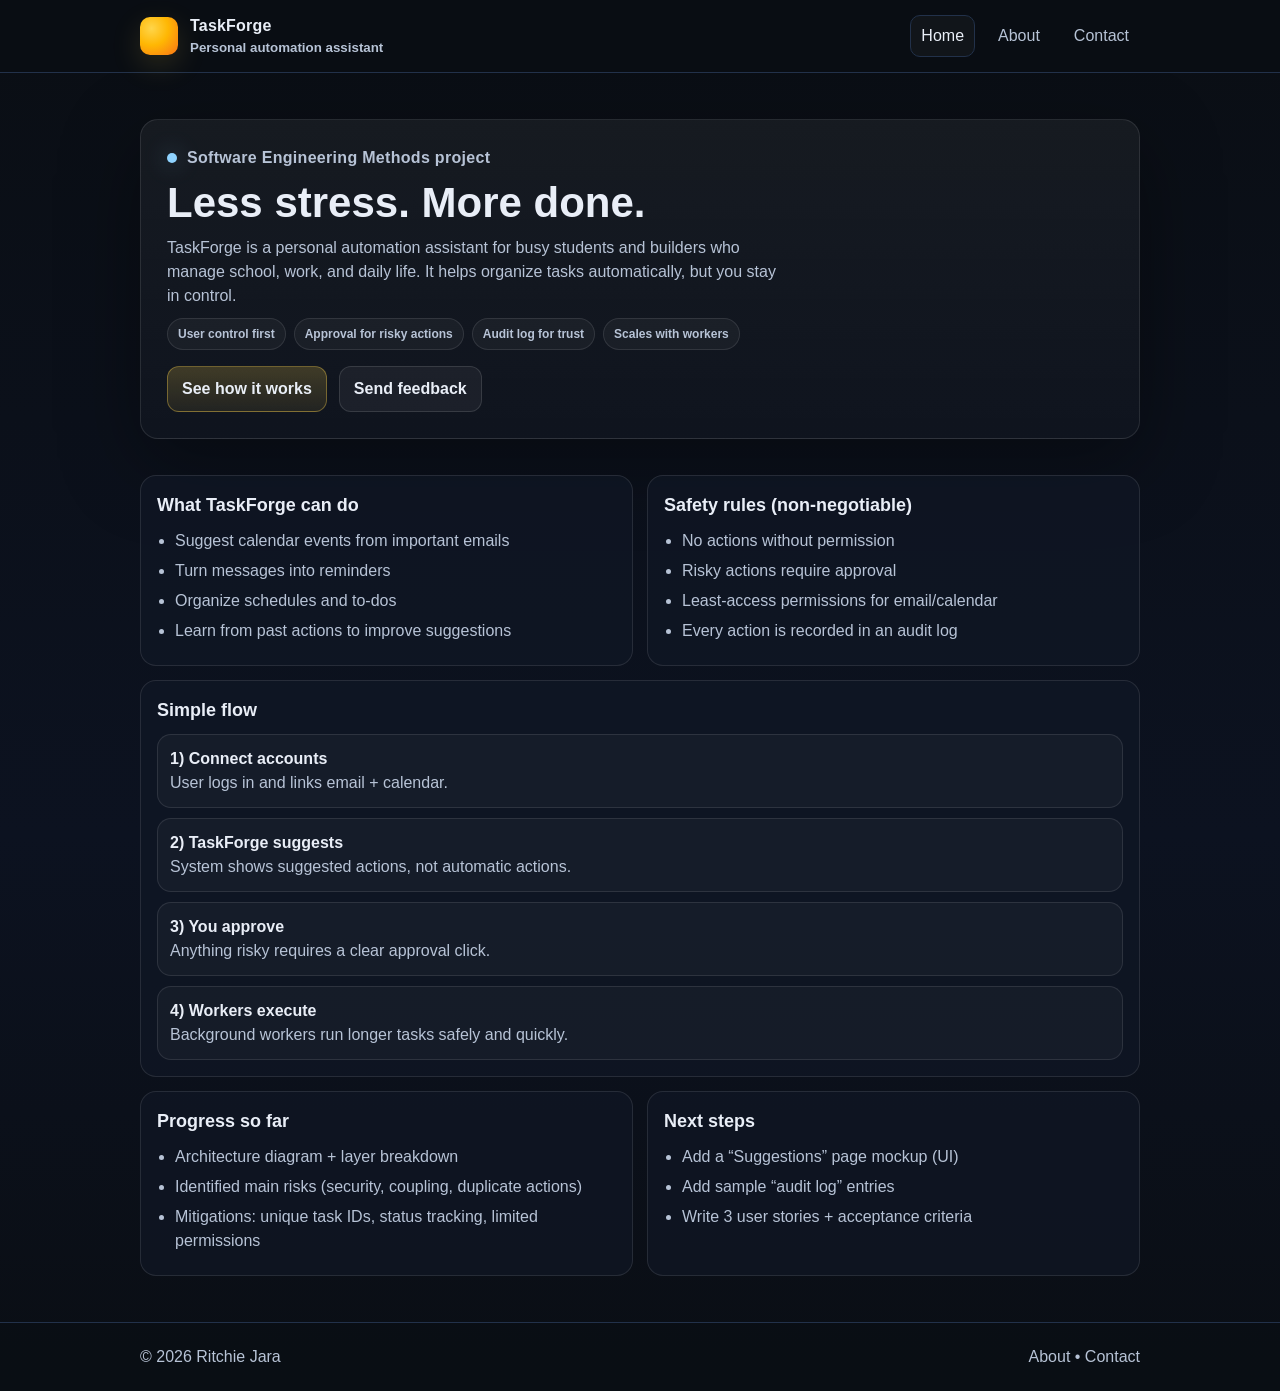
==== commit 4fb8de63: "Add files via upload" ====
--- a/index.html
+++ b/index.html
@@ -1,30 +1,124 @@
-<!DOCTYPE html>
-<html>
-<head>
-    <title>My Personal Site</title>
-    <link rel="stylesheet" href="style.css">
-</head>
-
-<body>
-
-<header>
-    <h1>Ritchie Jara</h1>
-</header>
-
-<nav>
-    <a href="#">Home</a>
-    <a href="#">About</a>
-    <a href="#">Contact</a>
-</nav>
-
-<main>
-    <h2>Welcome</h2>
-    <p>This is my personal website.</p>
-</main>
-
-<footer>
-    <p>© 2026 Ritchie Jara</p>
-</footer>
-
-</body>
-</html>
+<!DOCTYPE html>
+<html lang="en">
+<head>
+  <meta charset="UTF-8" />
+  <meta name="viewport" content="width=device-width, initial-scale=1.0" />
+  <title>TaskForge - Student Automation Assistant</title>
+  <link rel="stylesheet" href="style.css" />
+</head>
+<body>
+  <div class="topbar">
+    <div class="container header">
+      <div class="brand">
+        <div class="logo" aria-hidden="true"></div>
+        <div>
+          TaskForge
+          <small>Personal automation assistant</small>
+        </div>
+      </div>
+
+      <nav class="nav" aria-label="Main navigation">
+        <a class="active" href="index.html">Home</a>
+        <a href="about.html">About</a>
+        <a href="contact.html">Contact</a>
+      </nav>
+    </div>
+  </div>
+
+  <main class="container">
+    <section class="hero">
+      <div class="hero-card">
+        <div class="kicker"><span class="dot"></span> Software Engineering Methods project</div>
+        <h1>Less stress. More done.</h1>
+        <p>
+          TaskForge is a personal automation assistant for busy students and builders who manage school,
+          work, and daily life. It helps organize tasks automatically, but you stay in control.
+        </p>
+
+        <div class="badges" aria-label="Key values">
+          <span class="badge">User control first</span>
+          <span class="badge">Approval for risky actions</span>
+          <span class="badge">Audit log for trust</span>
+          <span class="badge">Scales with workers</span>
+        </div>
+
+        <div class="cta">
+          <a class="btn primary" href="about.html">See how it works</a>
+          <a class="btn" href="contact.html">Send feedback</a>
+        </div>
+      </div>
+    </section>
+
+    <section class="grid" aria-label="Project overview">
+      <article class="card">
+        <h2>What TaskForge can do</h2>
+        <ul>
+          <li>Suggest calendar events from important emails</li>
+          <li>Turn messages into reminders</li>
+          <li>Organize schedules and to‑dos</li>
+          <li>Learn from past actions to improve suggestions</li>
+        </ul>
+      </article>
+
+      <article class="card">
+        <h2>Safety rules (non‑negotiable)</h2>
+        <ul>
+          <li>No actions without permission</li>
+          <li>Risky actions require approval</li>
+          <li>Least‑access permissions for email/calendar</li>
+          <li>Every action is recorded in an audit log</li>
+        </ul>
+      </article>
+
+      <article class="card wide">
+        <h2>Simple flow</h2>
+        <div class="timeline">
+          <div class="step">
+            <strong>1) Connect accounts</strong><br />
+            <span>User logs in and links email + calendar.</span>
+          </div>
+          <div class="step">
+            <strong>2) TaskForge suggests</strong><br />
+            <span>System shows suggested actions, not automatic actions.</span>
+          </div>
+          <div class="step">
+            <strong>3) You approve</strong><br />
+            <span>Anything risky requires a clear approval click.</span>
+          </div>
+          <div class="step">
+            <strong>4) Workers execute</strong><br />
+            <span>Background workers run longer tasks safely and quickly.</span>
+          </div>
+        </div>
+      </article>
+
+      <article class="card">
+        <h2>Progress so far</h2>
+        <ul>
+          <li>Architecture diagram + layer breakdown</li>
+          <li>Identified main risks (security, coupling, duplicate actions)</li>
+          <li>Mitigations: unique task IDs, status tracking, limited permissions</li>
+        </ul>
+      </article>
+
+      <article class="card">
+        <h2>Next steps</h2>
+        <ul>
+          <li>Add a “Suggestions” page mockup (UI)</li>
+          <li>Add sample “audit log” entries</li>
+          <li>Write 3 user stories + acceptance criteria</li>
+        </ul>
+      </article>
+    </section>
+  </main>
+
+  <footer class="footer">
+    <div class="container">
+      <div>© 2026 Ritchie Jara</div>
+      <div>
+        <a href="about.html">About</a> • <a href="contact.html">Contact</a>
+      </div>
+    </div>
+  </footer>
+</body>
+</html>
--- a/style.css
+++ b/style.css
@@ -1,57 +1,260 @@
-/* Global Reset */
-* {
-    margin: 0;
-    padding: 0;
-    box-sizing: border-box;
-}
-
-/* Body Styling */
-body {
-    font-family: Arial, sans-serif;
-    background-color: #f4f4f4;
-    color: #333;
-    padding: 20px;
-}
-
-/* Header */
-header {
-    background-color: #222;
-    color: white;
-    padding: 20px;
-    text-align: center;
-}
-
-/* Navigation */
-nav {
-    background-color: #444;
-    padding: 10px;
-    text-align: center;
-}
-
-nav a {
-    color: white;
-    text-decoration: none;
-    margin: 0 15px;
-}
-
-nav a:hover {
-    color: yellow;
-}
-
-/* Main Content */
-main {
-    max-width: 800px;
-    margin: 30px auto;
-    background: white;
-    padding: 20px;
-    border-radius: 8px;
-}
-
-/* Footer */
-footer {
-    text-align: center;
-    margin-top: 30px;
-    padding: 15px;
-    background-color: #222;
-    color: white;
-}+/* Simple, clean style for SEM Website Project (TaskForge Automation Assistant) */
+:root{
+  --bg:#0b0f14;
+  --panel:#111826;
+  --panel2:#0f1623;
+  --text:#e9eef7;
+  --muted:#b7c3d6;
+  --line:#22314a;
+  --accent:#ffd54a;
+  --accent2:#8fd3ff;
+}
+
+*{box-sizing:border-box}
+html,body{margin:0;padding:0}
+body{
+  font-family: Arial, Helvetica, sans-serif;
+  background: linear-gradient(180deg, #0a0e14 0%, #0c1220 60%, #0a0e14 100%);
+  color: var(--text);
+  line-height: 1.5;
+}
+
+a{color: inherit; text-decoration: none}
+a:hover{opacity:.9; text-decoration: underline}
+
+.container{
+  width: min(1000px, 92vw);
+  margin: 0 auto;
+}
+
+.topbar{
+  position: sticky;
+  top: 0;
+  z-index: 10;
+  background: rgba(10,14,20,.88);
+  backdrop-filter: blur(8px);
+  border-bottom: 1px solid var(--line);
+}
+
+.header{
+  display:flex;
+  align-items:center;
+  justify-content:space-between;
+  gap:16px;
+  padding: 14px 0;
+}
+
+.brand{
+  display:flex;
+  align-items:center;
+  gap:12px;
+  font-weight: 800;
+  letter-spacing: .2px;
+}
+.logo{
+  width: 38px;
+  height: 38px;
+  border-radius: 10px;
+  background: radial-gradient(circle at 30% 30%, var(--accent) 0%, #ffb703 45%, #f97316 100%);
+  box-shadow: 0 10px 30px rgba(255,213,74,.15);
+}
+.brand small{
+  display:block;
+  font-weight: 600;
+  color: var(--muted);
+  letter-spacing: 0;
+}
+
+.nav{
+  display:flex;
+  gap: 12px;
+  flex-wrap: wrap;
+}
+.nav a{
+  padding: 8px 10px;
+  border-radius: 10px;
+  border: 1px solid transparent;
+  color: var(--muted);
+}
+.nav a.active{
+  color: var(--text);
+  border-color: var(--line);
+  background: rgba(255,255,255,.03);
+}
+.nav a:hover{
+  background: rgba(255,255,255,.05);
+  border-color: rgba(255,255,255,.08);
+  text-decoration:none;
+}
+
+.hero{
+  padding: 46px 0 18px;
+}
+.hero-card{
+  background: linear-gradient(180deg, rgba(255,255,255,.05), rgba(255,255,255,.02));
+  border: 1px solid rgba(255,255,255,.10);
+  border-radius: 18px;
+  padding: 26px;
+  box-shadow: 0 24px 80px rgba(0,0,0,.35);
+}
+.kicker{
+  display:inline-flex;
+  gap:10px;
+  align-items:center;
+  color: var(--muted);
+  font-weight: 700;
+  letter-spacing: .3px;
+}
+.dot{
+  width:10px;height:10px;border-radius:50%;
+  background: var(--accent2);
+  box-shadow: 0 0 24px rgba(143,211,255,.45);
+}
+
+h1{
+  margin: 10px 0 6px;
+  font-size: clamp(28px, 3.4vw, 42px);
+  line-height: 1.1;
+}
+p{margin: 10px 0; color: var(--muted)}
+.hero p{max-width: 70ch}
+
+.cta{
+  display:flex;
+  gap: 12px;
+  flex-wrap: wrap;
+  margin-top: 16px;
+}
+.btn{
+  display:inline-flex;
+  align-items:center;
+  justify-content:center;
+  gap:10px;
+  padding: 10px 14px;
+  border-radius: 12px;
+  border: 1px solid rgba(255,255,255,.12);
+  background: rgba(255,255,255,.05);
+  color: var(--text);
+  font-weight: 700;
+}
+.btn.primary{
+  border-color: rgba(255,213,74,.35);
+  background: linear-gradient(180deg, rgba(255,213,74,.20), rgba(255,213,74,.08));
+}
+.btn:hover{text-decoration:none; transform: translateY(-1px)}
+.btn:active{transform: translateY(0px)}
+
+.grid{
+  display:grid;
+  grid-template-columns: repeat(12, 1fr);
+  gap: 14px;
+  padding: 18px 0 46px;
+}
+.card{
+  grid-column: span 6;
+  background: rgba(17,24,38,.70);
+  border: 1px solid rgba(255,255,255,.10);
+  border-radius: 16px;
+  padding: 16px;
+}
+.card h2{
+  margin: 0 0 6px;
+  font-size: 18px;
+}
+.card ul{
+  margin: 10px 0 0;
+  padding-left: 18px;
+  color: var(--muted);
+}
+.card li{margin: 6px 0}
+
+.card.wide{grid-column: span 12}
+.badges{
+  display:flex;
+  gap: 8px;
+  flex-wrap: wrap;
+  margin-top: 10px;
+}
+.badge{
+  border: 1px solid rgba(255,255,255,.10);
+  background: rgba(255,255,255,.04);
+  padding: 6px 10px;
+  border-radius: 999px;
+  color: var(--muted);
+  font-weight: 700;
+  font-size: 12px;
+}
+
+.timeline{
+  display:grid;
+  grid-template-columns: 1fr;
+  gap: 10px;
+  margin-top: 10px;
+}
+.step{
+  border: 1px solid rgba(255,255,255,.10);
+  background: rgba(255,255,255,.03);
+  border-radius: 14px;
+  padding: 12px;
+}
+.step strong{color: var(--text)}
+.step span{color: var(--muted)}
+
+.split{
+  display:grid;
+  grid-template-columns: 1fr 1fr;
+  gap: 14px;
+}
+
+.table{
+  width:100%;
+  border-collapse: collapse;
+  overflow:hidden;
+  border-radius: 14px;
+  border: 1px solid rgba(255,255,255,.10);
+}
+.table th, .table td{
+  padding: 10px 12px;
+  text-align:left;
+  border-bottom: 1px solid rgba(255,255,255,.08);
+  color: var(--muted);
+}
+.table th{color: var(--text); background: rgba(255,255,255,.03)}
+.table tr:last-child td{border-bottom:none}
+
+.form{
+  display:grid;
+  gap: 10px;
+  max-width: 600px;
+}
+.input, textarea{
+  width:100%;
+  padding: 10px 12px;
+  border-radius: 12px;
+  border: 1px solid rgba(255,255,255,.12);
+  background: rgba(255,255,255,.04);
+  color: var(--text);
+  outline: none;
+}
+textarea{min-height: 120px; resize: vertical}
+.helper{font-size: 12px; color: var(--muted)}
+
+.footer{
+  border-top: 1px solid var(--line);
+  padding: 22px 0;
+  color: var(--muted);
+  background: rgba(10,14,20,.65);
+}
+.footer .container{
+  display:flex;
+  align-items:center;
+  justify-content:space-between;
+  gap: 10px;
+  flex-wrap: wrap;
+}
+.footer a{color: var(--muted)}
+
+@media (max-width: 780px){
+  .card{grid-column: span 12}
+  .split{grid-template-columns: 1fr}
+}
